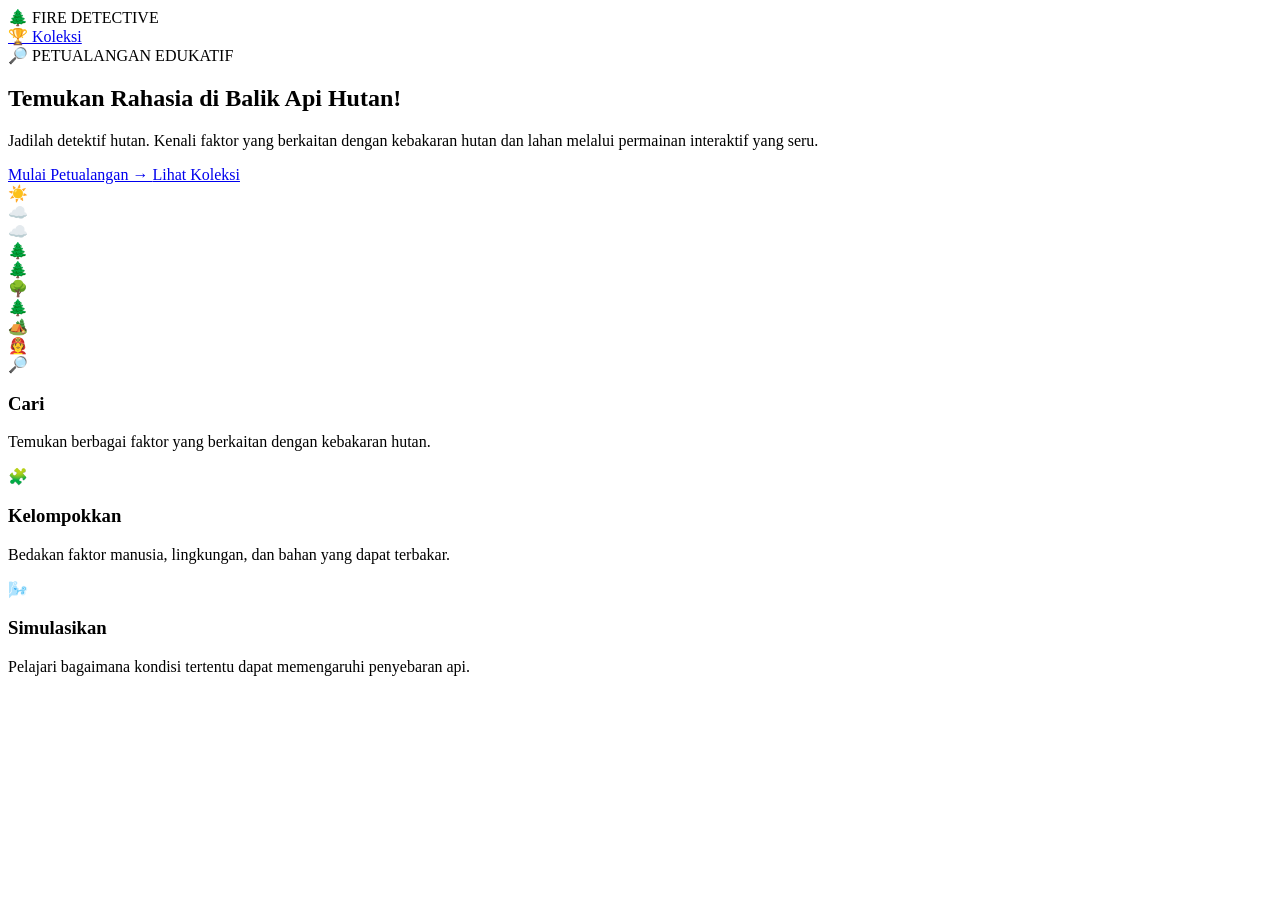
==== index.html @ 03db77a0 "Create index.html for Fire Detective adventure game This HTML file serves as the main structure for " ====
<!DOCTYPE html>
<html lang="id">
<head>
    <meta charset="UTF-8">
    <meta name="viewport" content="width=device-width, initial-scale=1.0">
    <title>Fire Detective | Petualangan Hutan</title>
    <link rel="stylesheet" href="css/style.css">
</head>

<body class="home">

<header class="topbar">
    <div class="brand">🌲 FIRE <span>DETECTIVE</span></div>

    <a href="koleksi.html" class="nav-link">
        🏆 Koleksi
    </a>
</header>

<main>

<section class="hero">

    <div class="hero-content">

        <div class="eyebrow">
            🔎 PETUALANGAN EDUKATIF
        </div>

        <h1>
            Temukan Rahasia
            <span>di Balik Api Hutan!</span>
        </h1>

        <p>
            Jadilah detektif hutan. Kenali faktor yang berkaitan
            dengan kebakaran hutan dan lahan melalui permainan
            interaktif yang seru.
        </p>

        <div class="hero-buttons">

            <a href="belajar.html" class="btn primary">
                Mulai Petualangan →
            </a>

            <a href="koleksi.html" class="btn secondary">
                Lihat Koleksi
            </a>

        </div>

    </div>


    <div class="forest-scene">

        <div class="sun">☀️</div>

        <div class="cloud cloud1">☁️</div>
        <div class="cloud cloud2">☁️</div>

        <div class="mountain mountain1"></div>
        <div class="mountain mountain2"></div>

        <div class="tree tree1">🌲</div>
        <div class="tree tree2">🌲</div>
        <div class="tree tree3">🌳</div>
        <div class="tree tree4">🌲</div>

        <div class="camp">🏕️</div>

        <div class="character">
            🧑‍🚒
        </div>

    </div>

</section>


<section class="feature-section">

    <article class="feature-card">

        <div class="feature-icon">
            🔎
        </div>

        <h3>Cari</h3>

        <p>
            Temukan berbagai faktor yang berkaitan
            dengan kebakaran hutan.
        </p>

    </article>


    <article class="feature-card">

        <div class="feature-icon">
            🧩
        </div>

        <h3>Kelompokkan</h3>

        <p>
            Bedakan faktor manusia, lingkungan,
            dan bahan yang dapat terbakar.
        </p>

    </article>


    <article class="feature-card">

        <div class="feature-icon">
            🌬️
        </div>

        <h3>Simulasikan</h3>

        <p>
            Pelajari bagaimana kondisi tertentu
            dapat memengaruhi penyebaran api.
        </p>

    </article>

</section>

</main>

</body>
</html>
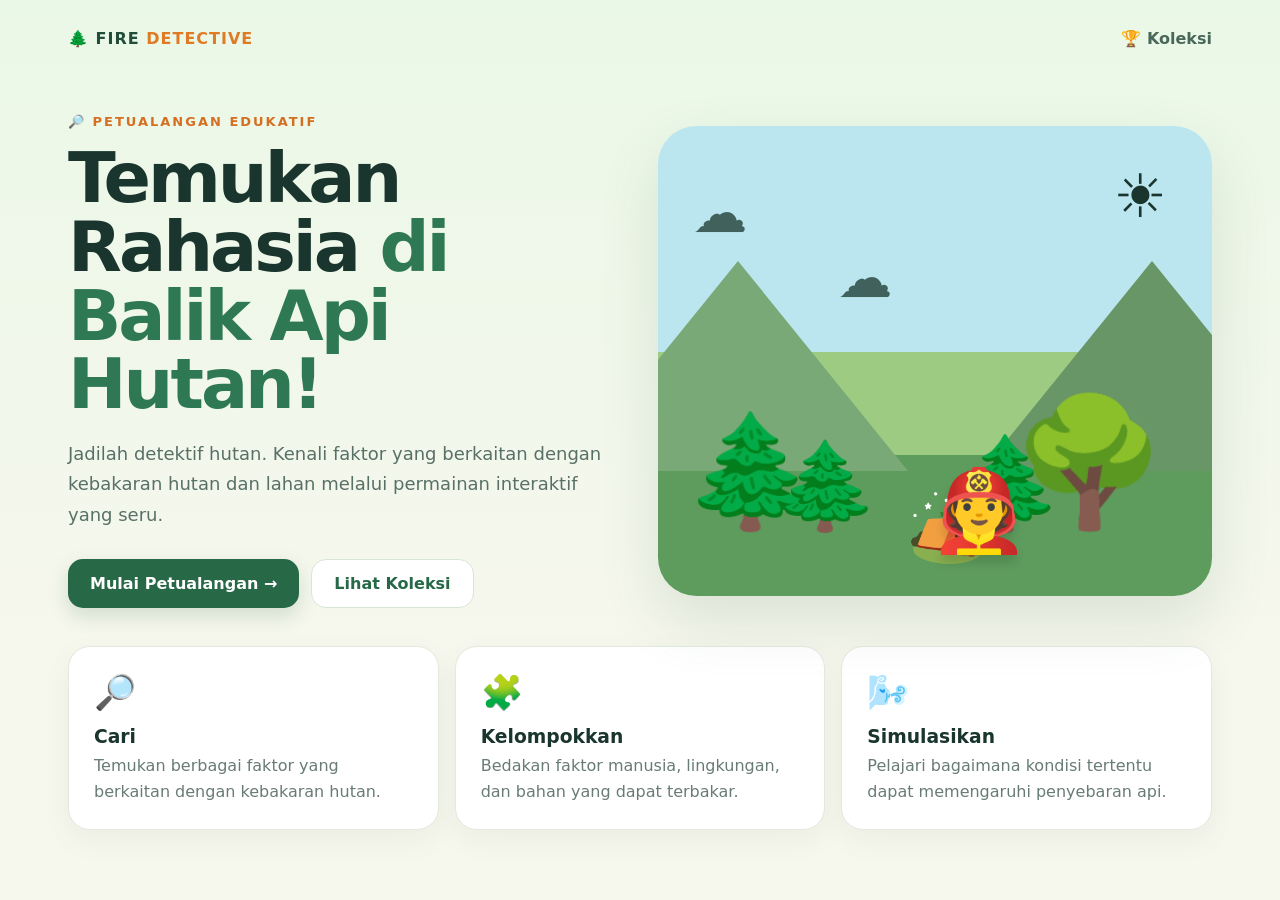
==== commit 6878a567: "Update index.html" ====
--- a/index.html
+++ b/index.html
@@ -4,13 +4,17 @@
     <meta charset="UTF-8">
     <meta name="viewport" content="width=device-width, initial-scale=1.0">
     <title>Fire Detective | Petualangan Hutan</title>
-    <link rel="stylesheet" href="css/style.css">
+
+    <!-- CSS berada di folder yang sama dengan index.html -->
+    <link rel="stylesheet" href="style.css">
 </head>
 
 <body class="home">
 
 <header class="topbar">
-    <div class="brand">🌲 FIRE <span>DETECTIVE</span></div>
+    <div class="brand">
+        🌲 FIRE <span>DETECTIVE</span>
+    </div>
 
     <a href="koleksi.html" class="nav-link">
         🏆 Koleksi
--- a/style.css
+++ b/style.css
@@ -0,0 +1,1461 @@
+* {
+    box-sizing: border-box;
+}
+
+
+html {
+    scroll-behavior: smooth;
+}
+
+
+body {
+    margin: 0;
+
+    font-family:
+        Inter,
+        system-ui,
+        -apple-system,
+        BlinkMacSystemFont,
+        "Segoe UI",
+        sans-serif;
+
+    color: #19352d;
+
+    background: #f6f7ed;
+}
+
+
+a {
+    text-decoration: none;
+}
+
+
+button {
+    font: inherit;
+    cursor: pointer;
+}
+
+
+
+/* =========================
+   BRAND
+========================= */
+
+.brand {
+
+    font-weight: 900;
+
+    letter-spacing: 1px;
+
+    color: #214e3a;
+}
+
+
+.brand span {
+    color: #df7b25;
+}
+
+
+.nav-link {
+
+    font-weight: 750;
+
+    color: #49685b;
+}
+
+
+
+/* =========================
+   BUTTON
+========================= */
+
+.btn {
+
+    display: inline-flex;
+
+    align-items: center;
+
+    justify-content: center;
+
+    padding: 14px 22px;
+
+    border-radius: 15px;
+
+    border: none;
+
+    font-weight: 850;
+
+    transition: .2s;
+}
+
+
+.btn:hover {
+
+    transform:
+        translateY(-2px);
+
+}
+
+
+.primary {
+
+    color: white;
+
+    background: #276847;
+
+    box-shadow:
+        0 8px 20px
+        rgba(39,104,71,.18);
+}
+
+
+.secondary {
+
+    color: #276847;
+
+    background: white;
+
+    border:
+        1px solid #d9e5d9;
+}
+
+
+.center {
+
+    display: flex;
+
+    width: max-content;
+
+    margin:
+        30px auto;
+}
+
+
+.hidden {
+    display: none !important;
+}
+
+
+
+/* =========================
+   HOME
+========================= */
+
+.home {
+
+    min-height: 100vh;
+
+    background:
+        linear-gradient(
+            #eaf8e7 0%,
+            #f6f7ed 70%
+        );
+}
+
+
+.topbar {
+
+    max-width: 1200px;
+
+    height: 76px;
+
+    margin: auto;
+
+    padding:
+        0 28px;
+
+    display: flex;
+
+    align-items: center;
+
+    justify-content: space-between;
+}
+
+
+.hero {
+
+    max-width: 1200px;
+
+    min-height: 570px;
+
+    margin: auto;
+
+    padding:
+        30px 28px;
+
+    display: grid;
+
+    grid-template-columns:
+        1fr 1fr;
+
+    align-items: center;
+
+    gap: 35px;
+}
+
+
+.eyebrow {
+
+    color: #d56f21;
+
+    font-size: 13px;
+
+    font-weight: 900;
+
+    letter-spacing: 2px;
+}
+
+
+.hero h1 {
+
+    margin:
+        15px 0 20px;
+
+    font-size:
+        clamp(42px, 6vw, 70px);
+
+    line-height: .98;
+
+    letter-spacing: -3px;
+}
+
+
+.hero h1 span {
+
+    color: #2e7853;
+}
+
+
+.hero p {
+
+    max-width: 560px;
+
+    color: #587066;
+
+    font-size: 18px;
+
+    line-height: 1.7;
+}
+
+
+.hero-buttons {
+
+    display: flex;
+
+    gap: 12px;
+
+    margin-top: 28px;
+
+    flex-wrap: wrap;
+}
+
+
+
+/* =========================
+   FOREST
+========================= */
+
+.forest-scene {
+
+    height: 470px;
+
+    position: relative;
+
+    overflow: hidden;
+
+    border-radius: 38px;
+
+    background:
+        linear-gradient(
+            #bce6ef 0 48%,
+            #9dcb82 48% 70%,
+            #5e9c5d 70%
+        );
+
+    box-shadow:
+        0 25px 60px
+        rgba(56,104,71,.14);
+}
+
+
+.sun {
+
+    position: absolute;
+
+    right: 45px;
+
+    top: 35px;
+
+    font-size: 60px;
+}
+
+
+.cloud {
+
+    position: absolute;
+
+    font-size: 55px;
+
+    opacity: .75;
+}
+
+
+.cloud1 {
+
+    left: 35px;
+
+    top: 55px;
+}
+
+
+.cloud2 {
+
+    left: 180px;
+
+    top: 120px;
+}
+
+
+.mountain {
+
+    position: absolute;
+
+    bottom: 125px;
+
+    width: 0;
+
+    height: 0;
+
+    border-left:
+        170px solid transparent;
+
+    border-right:
+        170px solid transparent;
+
+    border-bottom:
+        210px solid #79a977;
+}
+
+
+.mountain1 {
+
+    left: -90px;
+}
+
+
+.mountain2 {
+
+    right: -110px;
+
+    border-bottom-color:
+        #689667;
+}
+
+
+.tree {
+
+    position: absolute;
+
+    bottom: 60px;
+
+    font-size: 110px;
+}
+
+
+.tree1 {
+    left: 25px;
+}
+
+
+.tree2 {
+
+    left: 115px;
+
+    font-size: 85px;
+}
+
+
+.tree3 {
+
+    right: 45px;
+
+    font-size: 125px;
+}
+
+
+.tree4 {
+
+    right: 150px;
+
+    font-size: 90px;
+}
+
+
+.camp {
+
+    position: absolute;
+
+    left: 45%;
+
+    bottom: 30px;
+
+    font-size: 65px;
+}
+
+
+.character {
+
+    position: absolute;
+
+    left: 49%;
+
+    bottom: 38px;
+
+    font-size: 80px;
+
+    filter:
+        drop-shadow(
+            0 8px 5px
+            rgba(0,0,0,.12)
+        );
+}
+
+
+
+/* =========================
+   FEATURES
+========================= */
+
+.feature-section {
+
+    max-width: 1200px;
+
+    margin: auto;
+
+    padding:
+        0 28px 60px;
+
+    display: grid;
+
+    grid-template-columns:
+        repeat(3,1fr);
+
+    gap: 16px;
+}
+
+
+.feature-card {
+
+    padding: 25px;
+
+    background: white;
+
+    border:
+        1px solid #e2eadf;
+
+    border-radius: 22px;
+
+    box-shadow:
+        0 10px 30px
+        rgba(36,74,48,.05);
+}
+
+
+.feature-icon {
+
+    font-size: 34px;
+}
+
+
+.feature-card h3 {
+
+    margin:
+        14px 0 6px;
+}
+
+
+.feature-card p {
+
+    margin: 0;
+
+    color: #687c73;
+
+    line-height: 1.6;
+}
+
+
+
+/* =========================
+   HEADER
+========================= */
+
+.game-header {
+
+    height: 76px;
+
+    padding:
+        0 28px;
+
+    display: flex;
+
+    align-items: center;
+
+    gap: 25px;
+
+    background: white;
+
+    border-bottom:
+        1px solid #e8ede4;
+}
+
+
+.game-header .brand {
+
+    flex: 1;
+}
+
+
+.level-title {
+
+    color: #5e766b;
+
+    font-size: 13px;
+
+    font-weight: 900;
+
+    letter-spacing: 1px;
+}
+
+
+.score {
+
+    font-weight: 900;
+
+    color: #c16b20;
+}
+
+
+
+/* =========================
+   PAGE
+========================= */
+
+.page,
+.game-page {
+
+    max-width: 1050px;
+
+    margin: auto;
+
+    padding:
+        65px 28px;
+}
+
+
+.section-kicker {
+
+    color: #d56f21;
+
+    font-size: 13px;
+
+    font-weight: 900;
+
+    letter-spacing: 2px;
+}
+
+
+.page h1,
+.game-page h1 {
+
+    margin:
+        10px 0;
+
+    font-size: 44px;
+
+    letter-spacing: -1.5px;
+}
+
+
+.lead,
+.level-intro p {
+
+    color: #63776e;
+
+    line-height: 1.7;
+
+    font-size: 17px;
+}
+
+
+
+/* =========================
+   LESSON
+========================= */
+
+.lesson-grid {
+
+    display: grid;
+
+    grid-template-columns:
+        repeat(3,1fr);
+
+    gap: 18px;
+
+    margin:
+        35px 0;
+}
+
+
+.lesson-card {
+
+    min-height: 250px;
+
+    padding: 28px;
+
+    background: white;
+
+    border:
+        1px solid #e4ebe2;
+
+    border-radius: 24px;
+}
+
+
+.lesson-card.human {
+
+    border-top:
+        7px solid #df8a3b;
+}
+
+
+.lesson-card.environment {
+
+    border-top:
+        7px solid #65a37b;
+}
+
+
+.lesson-card.fuel {
+
+    border-top:
+        7px solid #d5ae4e;
+}
+
+
+.big-icon {
+
+    font-size: 50px;
+}
+
+
+.lesson-card p {
+
+    color: #687b72;
+
+    line-height: 1.6;
+}
+
+
+.tip-box {
+
+    padding: 18px;
+
+    color: #6b5a31;
+
+    line-height: 1.6;
+
+    background: #fff6dd;
+
+    border:
+        1px solid #f0dfaa;
+
+    border-radius: 17px;
+}
+
+
+
+/* =========================
+   LEVEL INTRO
+========================= */
+
+.level-intro {
+
+    max-width: 760px;
+
+    margin:
+        0 auto 34px;
+
+    text-align: center;
+}
+
+
+.level-badge {
+
+    display: inline-block;
+
+    padding:
+        8px 13px;
+
+    color: #397250;
+
+    font-size: 12px;
+
+    font-weight: 900;
+
+    letter-spacing: 1px;
+
+    background: #e7f3e9;
+
+    border-radius: 99px;
+}
+
+
+
+/* =========================
+   LEVEL 1
+========================= */
+
+.factor-grid {
+
+    display: grid;
+
+    grid-template-columns:
+        repeat(4,1fr);
+
+    gap: 15px;
+}
+
+
+.factor-card {
+
+    min-height: 170px;
+
+    padding: 20px 14px;
+
+    display: flex;
+
+    flex-direction: column;
+
+    align-items: center;
+
+    justify-content: center;
+
+    gap: 7px;
+
+    background: white;
+
+    border:
+        2px solid #e3eae2;
+
+    border-radius: 20px;
+
+    transition: .2s;
+}
+
+
+.factor-card:hover {
+
+    transform:
+        translateY(-3px);
+
+    border-color:
+        #75a984;
+}
+
+
+.factor-card span {
+
+    font-size: 47px;
+}
+
+
+.factor-card strong {
+
+    font-size: 16px;
+
+    text-align: center;
+}
+
+
+.factor-card small {
+
+    color: #83938c;
+
+    text-align: center;
+}
+
+
+.factor-card.correct {
+
+    background: #eaf7ed;
+
+    border-color: #4d9a68;
+}
+
+
+.factor-card.wrong {
+
+    background: #fff0ed;
+
+    border-color: #d97967;
+}
+
+
+
+/* =========================
+   FEEDBACK
+========================= */
+
+.feedback {
+
+    min-height: 54px;
+
+    max-width: 760px;
+
+    margin:
+        22px auto;
+
+    padding: 15px;
+
+    text-align: center;
+
+    font-weight: 750;
+
+    border-radius: 15px;
+}
+
+
+.feedback.good {
+
+    color: #317148;
+
+    background: #e9f6eb;
+}
+
+
+.feedback.warn {
+
+    color: #a55042;
+
+    background: #fff1ec;
+}
+
+
+
+/* =========================
+   LEVEL 2
+========================= */
+
+.sort-card {
+
+    max-width: 520px;
+
+    margin:
+        20px auto 25px;
+
+    padding: 30px;
+
+    text-align: center;
+
+    background: white;
+
+    border:
+        1px solid #e1e9df;
+
+    border-radius: 25px;
+
+    box-shadow:
+        0 15px 40px
+        rgba(33,77,44,.07);
+}
+
+
+.sort-icon {
+
+    font-size: 65px;
+}
+
+
+.sort-card h2 {
+
+    margin:
+        10px 0 4px;
+}
+
+
+.sort-card p {
+
+    color: #7b8c84;
+}
+
+
+.category-grid {
+
+    display: grid;
+
+    grid-template-columns:
+        repeat(3,1fr);
+
+    gap: 16px;
+}
+
+
+.category {
+
+    padding: 24px;
+
+    display: flex;
+
+    flex-direction: column;
+
+    align-items: center;
+
+    gap: 8px;
+
+    background: white;
+
+    border:
+        2px solid #e3eae2;
+
+    border-radius: 20px;
+
+    transition: .2s;
+}
+
+
+.category:hover {
+
+    transform:
+        translateY(-2px);
+
+    border-color:
+        #6e9d79;
+}
+
+
+.category span {
+
+    font-size: 40px;
+}
+
+
+.category strong {
+
+    font-size: 17px;
+}
+
+
+.category small {
+
+    color: #73837c;
+
+    font-size: 13px;
+
+    text-align: center;
+}
+
+
+.done-card {
+
+    text-align: center;
+}
+
+
+.done-icon {
+
+    font-size: 55px;
+}
+
+
+
+/* =========================
+   LEVEL 3
+========================= */
+
+.scenario {
+
+    max-width: 800px;
+
+    margin:
+        25px auto;
+
+    padding: 22px;
+
+    display: flex;
+
+    align-items: center;
+
+    gap: 22px;
+
+    background: #e8f3e6;
+
+    border-radius: 25px;
+}
+
+
+.scenario-art {
+
+    font-size: 40px;
+
+    white-space: nowrap;
+}
+
+
+.scenario h2 {
+
+    margin:
+        0 0 5px;
+}
+
+
+.scenario p {
+
+    margin: 0;
+
+    color: #61766b;
+
+    line-height: 1.5;
+}
+
+
+.choice-grid {
+
+    display: grid;
+
+    grid-template-columns:
+        repeat(3,1fr);
+
+    gap: 16px;
+}
+
+
+.choice {
+
+    min-height: 160px;
+
+    padding: 25px;
+
+    display: flex;
+
+    flex-direction: column;
+
+    align-items: center;
+
+    justify-content: center;
+
+    gap: 15px;
+
+    background: white;
+
+    border:
+        2px solid #e2e9e0;
+
+    border-radius: 20px;
+}
+
+
+.choice span {
+
+    font-size: 38px;
+}
+
+
+.choice.correct {
+
+    background: #eaf7ed;
+
+    border-color: #4d9a68;
+}
+
+
+.choice.wrong {
+
+    background: #fff0ed;
+
+    border-color: #d97967;
+}
+
+
+
+/* =========================
+   LEVEL 4
+========================= */
+
+.condition-row {
+
+    display: flex;
+
+    justify-content: center;
+
+    flex-wrap: wrap;
+
+    gap: 10px;
+
+    margin:
+        25px 0;
+}
+
+
+.condition-row span {
+
+    padding:
+        10px 14px;
+
+    background: white;
+
+    border:
+        1px solid #e0e7df;
+
+    border-radius: 99px;
+
+    font-size: 13px;
+
+    font-weight: 750;
+}
+
+
+.action-grid {
+
+    display: grid;
+
+    grid-template-columns:
+        1fr 1fr;
+
+    gap: 16px;
+}
+
+
+.action-card {
+
+    padding: 25px;
+
+    display: flex;
+
+    align-items: center;
+
+    gap: 16px;
+
+    text-align: left;
+
+    background: white;
+
+    border:
+        2px solid #e2e9e0;
+
+    border-radius: 20px;
+}
+
+
+.action-card span {
+
+    font-size: 38px;
+}
+
+
+.action-card strong {
+
+    line-height: 1.4;
+}
+
+
+.action-card.correct {
+
+    background: #eaf7ed;
+
+    border-color: #4d9a68;
+}
+
+
+.action-card.wrong {
+
+    background: #fff0ed;
+
+    border-color: #d97967;
+}
+
+
+
+/* =========================
+   COLLECTION
+========================= */
+
+.result-hero {
+
+    display: flex;
+
+    align-items: center;
+
+    gap: 20px;
+
+    padding: 30px;
+
+    background: #e9f5e8;
+
+    border-radius: 26px;
+}
+
+
+.badge-big {
+
+    font-size: 70px;
+}
+
+
+.stats {
+
+    display: grid;
+
+    grid-template-columns:
+        repeat(3,1fr);
+
+    gap: 15px;
+
+    margin:
+        25px 0;
+}
+
+
+.stats div {
+
+    padding: 20px;
+
+    text-align: center;
+
+    background: white;
+
+    border:
+        1px solid #e2e9e0;
+
+    border-radius: 18px;
+}
+
+
+.stats strong {
+
+    display: block;
+
+    color: #31734d;
+
+    font-size: 30px;
+}
+
+
+.stats span {
+
+    color: #73837b;
+
+    font-size: 13px;
+}
+
+
+.collection-title {
+
+    margin-top: 40px;
+}
+
+
+.collection-grid {
+
+    display: grid;
+
+    grid-template-columns:
+        repeat(3,1fr);
+
+    gap: 16px;
+
+    margin:
+        20px 0 35px;
+}
+
+
+.collection-card {
+
+    padding: 22px;
+
+    background: white;
+
+    border:
+        1px solid #e2e9e0;
+
+    border-radius: 20px;
+}
+
+
+.collection-icon {
+
+    font-size: 44px;
+}
+
+
+.collection-card h3 {
+
+    margin:
+        10px 0 5px;
+}
+
+
+.collection-card p {
+
+    margin: 0;
+
+    color: #718079;
+
+    line-height: 1.5;
+}
+
+
+.collection-card.locked {
+
+    opacity: .58;
+
+    filter:
+        grayscale(.3);
+}
+
+
+
+/* =========================
+   RESPONSIVE
+========================= */
+
+@media (max-width: 800px) {
+
+    .hero {
+
+        grid-template-columns: 1fr;
+
+    }
+
+
+    .forest-scene {
+
+        height: 350px;
+
+    }
+
+
+    .feature-section,
+    .lesson-grid,
+    .category-grid,
+    .choice-grid {
+
+        grid-template-columns: 1fr;
+
+    }
+
+
+    .factor-grid {
+
+        grid-template-columns:
+            repeat(2,1fr);
+
+    }
+
+
+    .action-grid,
+    .stats,
+    .collection-grid {
+
+        grid-template-columns: 1fr;
+
+    }
+
+
+    .game-header {
+
+        padding:
+            0 16px;
+
+    }
+
+
+    .level-title {
+
+        display: none;
+
+    }
+
+
+    .page,
+    .game-page {
+
+        padding:
+            45px 18px;
+
+    }
+
+
+    .page h1,
+    .game-page h1 {
+
+        font-size: 35px;
+
+    }
+
+
+    .scenario {
+
+        flex-direction: column;
+
+        text-align: center;
+
+    }
+
+}
+
+
+@media (max-width: 460px) {
+
+    .factor-grid {
+
+        grid-template-columns:
+            1fr 1fr;
+
+    }
+
+
+    .factor-card {
+
+        min-height: 145px;
+
+        padding:
+            15px 8px;
+
+    }
+
+
+    .factor-card span {
+
+        font-size: 38px;
+
+    }
+
+
+    .hero h1 {
+
+        letter-spacing: -2px;
+
+    }
+
+
+    .forest-scene {
+
+        height: 290px;
+
+    }
+
+
+    .topbar {
+
+        height: 65px;
+
+    }
+
+
+    .brand {
+
+        font-size: 14px;
+
+    }
+
+}
